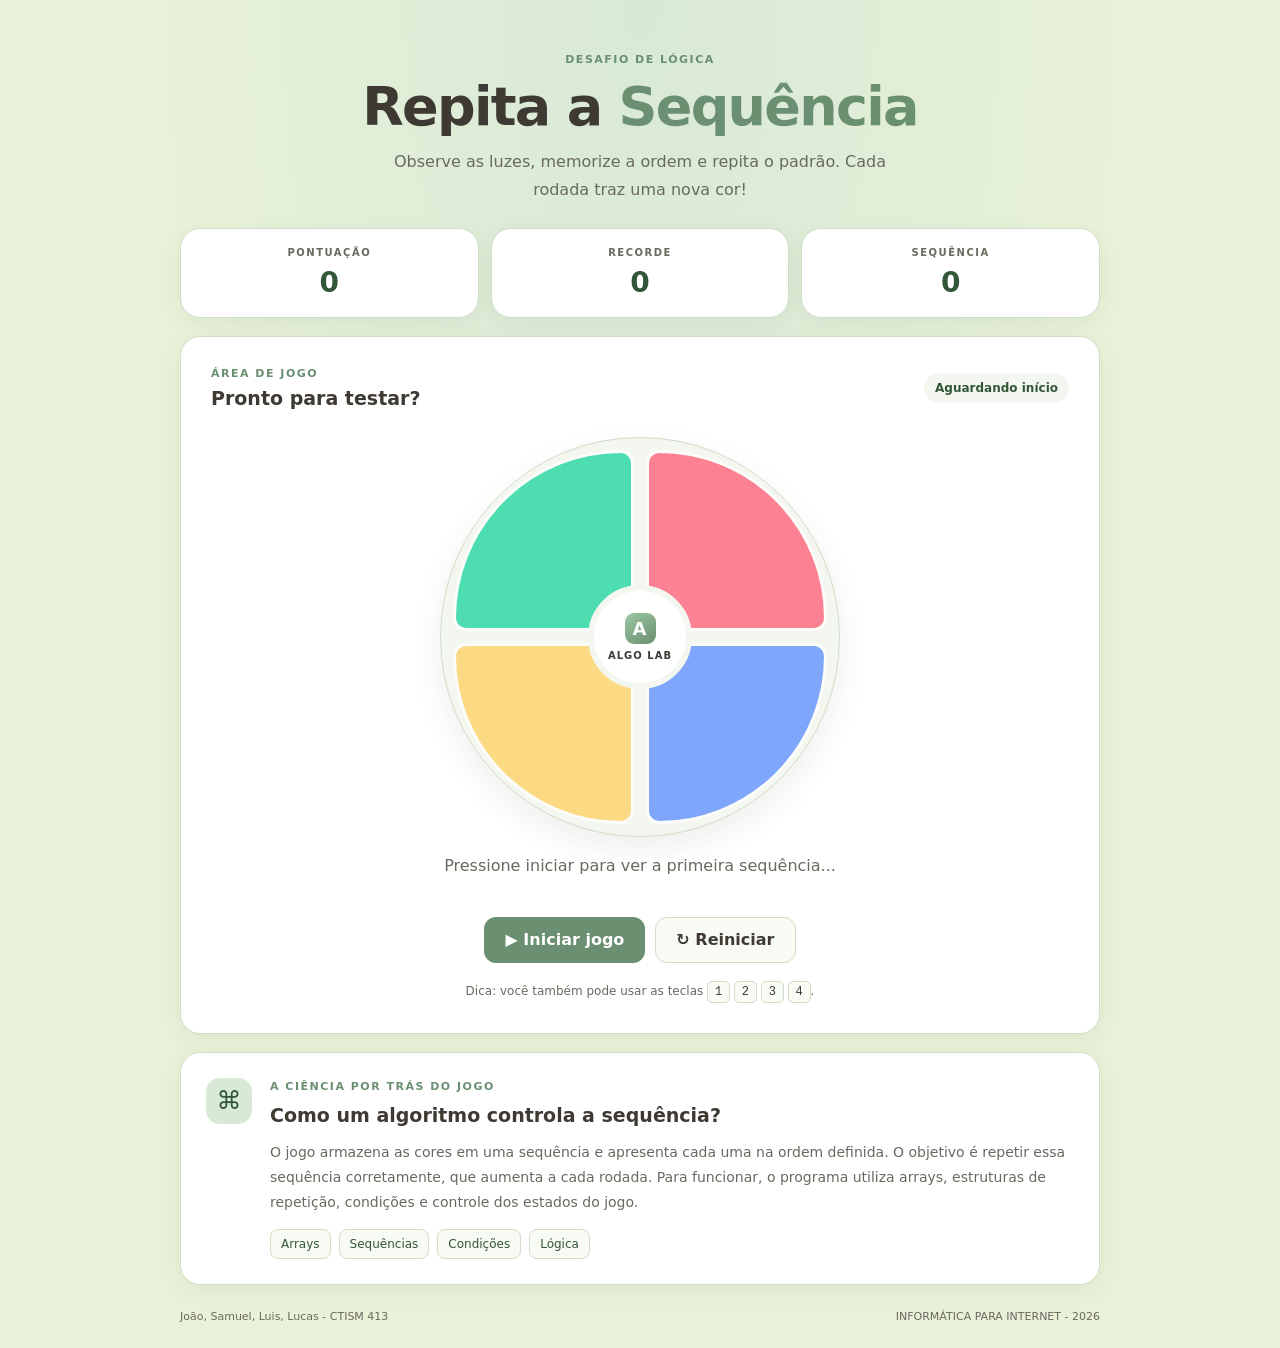
==== src/index.html @ b6e988f5 "Initial commit" ====
<!DOCTYPE html>
<html lang="pt-BR">
<head>
    <meta charset="UTF-8">
    <meta name="viewport" content="width=device-width, initial-scale=1.0">
    <meta name="theme-color" content="#E9F2D9">
    <meta name="description" content="Repita a Sequência: um jogo de memória do ALGO LAB.">

    <title>Repita a Sequência | JP</title>

    <link rel="stylesheet" href="./css/style.css">
    <script src="./js/script.js" defer></script>
</head>
<body>
    <main class="app">
        <section class="intro">
            <p class="eyebrow">DESAFIO DE LÓGICA</p>
            <h1>Repita a <span class="accent">Sequência</span></h1>
            <p class="subtitle">
                Observe as luzes, memorize a ordem e repita o padrão.
                Cada rodada traz uma nova cor!
            </p>
        </section>

        <section class="dashboard" aria-label="Estatísticas do jogo">
            <article class="stat-card">
                <span class="stat-label">PONTUAÇÃO</span>
                <strong id="score">0</strong>
            </article>

            <article class="stat-card">
                <span class="stat-label">RECORDE</span>
                <strong id="best">0</strong>
            </article>

            <article class="stat-card">
                <span class="stat-label">SEQUÊNCIA</span>
                <strong id="round">0</strong>
            </article>
        </section>

        <section class="game-panel">
            <div class="game-heading">
                <div>
                    <p class="eyebrow">ÁREA DE JOGO</p>
                    <h2 id="game-title">Pronto para testar?</h2>
                </div>

                <span id="game-status" class="status" role="status" aria-live="polite">
                    Aguardando início
                </span>
            </div>

            <div class="simon-board" id="board" aria-label="Painel com quatro cores">
                <button class="pad green" data-color="0" aria-label="Verde" disabled></button>
                <button class="pad red" data-color="1" aria-label="Vermelho" disabled></button>
                <button class="pad yellow" data-color="2" aria-label="Amarelo" disabled></button>
                <button class="pad blue" data-color="3" aria-label="Azul" disabled></button>

                <div class="board-center" aria-hidden="true">
                    <span class="center-logo">A</span>
                    <span>ALGO LAB</span>
                </div>
            </div>

            <p id="message" class="message" aria-live="polite">
                Pressione iniciar para ver a primeira sequência...
            </p>

            <div class="actions">
                <button id="start-btn" class="btn btn-primary">▶ Iniciar jogo</button>
                <button id="restart-btn" class="btn btn-secondary">↻ Reiniciar</button>
            </div>

            <p class="keyboard-hint">
                Dica: você também pode usar as teclas
                <kbd>1</kbd> <kbd>2</kbd> <kbd>3</kbd> <kbd>4</kbd>.
            </p>
        </section>

        <section class="learning-card">
            <div class="learning-icon">⌘</div>

            <div class="learning-content">
                <p class="eyebrow">A CIÊNCIA POR TRÁS DO JOGO</p>
                <h2>Como um algoritmo controla a sequência?</h2>

                <p>
O jogo armazena as cores em uma sequência e apresenta cada uma na ordem definida.
O objetivo é repetir essa sequência corretamente, que aumenta a cada rodada.
Para funcionar, o programa utiliza arrays, estruturas de repetição, condições e controle dos estados do jogo.
                </p>

                <div class="concepts">
                    <span>Arrays</span>
                    <span>Sequências</span>
                    <span>Condições</span>
                    <span>Lógica</span>
                </div>
            </div>
        </section>

        <footer>
            <span>João, Samuel, Luis, Lucas - CTISM 413</span>
            <span>INFORMÁTICA PARA INTERNET - 2026</span>
        </footer>
    </main>
</body>
</html>
---- src/css/style.css ----
:root {
    color-scheme: light;

    --fundo: #E9F2D9;
    --cartao: #FFFFFF;
    --cartao-claro: #F8FAF4;
    --borda: #D1DDC7;
    --texto: #3E3A33;
    --cinza: #69695F;
    --verde-claro: #9CC7A3;
    --verde: #6B8F71;
    --verde-escuro: #315638;
    --bege: #F7F2DC;
    --sombra: 0 6px 20px #3E3A3310;

    /* Cores originais do jogo */
    --green: #20D6A0;
    --red: #FF6078;
    --yellow: #FFD166;
    --blue: #5D91FF;
}

* {
    box-sizing: border-box;
}

body {
    margin: 0;
    min-height: 100vh;
    background:
        radial-gradient(ellipse at 50% 0%, #D8E9D6 0%, transparent 55%),
        var(--fundo);
    color: var(--texto);
    font-family: Inter, system-ui, -apple-system, sans-serif;
}

button {
    font: inherit;
}

button:focus-visible,
a:focus-visible {
    outline: 3px solid var(--verde-escuro);
    outline-offset: 4px;
}

.app {
    width: min(920px, calc(100% - 32px));
    margin: 0 auto;
}

.topbar {
    display: flex;
    align-items: center;
    justify-content: space-between;
    gap: 16px;
    padding: 25px 0;
    border-bottom: 1px solid var(--borda);
}

.brand {
    display: inline-flex;
    align-items: center;
    gap: 10px;
    color: var(--texto);
    font-size: 19px;
    font-weight: 850;
    letter-spacing: 1px;
    text-decoration: none;
}

.brand-icon,
.center-logo {
    display: grid;
    place-items: center;
    background: linear-gradient(145deg, var(--verde-claro), var(--verde));
    color: #FFFFFF;
    font-weight: 900;
}

.brand-icon {
    width: 36px;
    height: 36px;
    border-radius: 11px;
}

.accent {
    color: var(--verde);
}

.tag,
.eyebrow,
.stat-label {
    font-size: 11px;
    font-weight: 800;
    letter-spacing: 1.5px;
}

.tag {
    padding: 9px 12px;
    border: 1px solid var(--borda);
    border-radius: 999px;
    background: var(--cartao);
    color: var(--cinza);
}

.intro {
    padding: 42px 0 25px;
    text-align: center;
}

.eyebrow {
    color: var(--verde);
}

h1 {
    margin: 12px 0;
    font-size: clamp(34px, 6vw, 54px);
    line-height: 1.08;
    letter-spacing: -1.7px;
}

.subtitle {
    max-width: 540px;
    margin: 0 auto;
    color: var(--cinza);
    line-height: 1.7;
}

.dashboard {
    display: grid;
    grid-template-columns: repeat(3, 1fr);
    gap: 12px;
    margin-bottom: 18px;
}

.stat-card,
.game-panel,
.learning-card {
    border: 1px solid var(--borda);
    border-radius: 20px;
    background: var(--cartao);
    box-shadow: var(--sombra);
}

.stat-card {
    padding: 18px;
    text-align: center;
}

.stat-label {
    display: block;
    color: var(--cinza);
    font-size: 10px;
}

.stat-card strong {
    display: block;
    margin-top: 8px;
    color: var(--verde-escuro);
    font-size: 28px;
}

.game-panel {
    padding: clamp(18px, 4vw, 30px);
}

.game-heading {
    display: flex;
    align-items: center;
    justify-content: space-between;
    flex-wrap: wrap;
    gap: 12px;
}

.game-heading .eyebrow {
    margin: 0 0 7px;
}

h2 {
    margin: 0;
    font-size: 19px;
}

.status {
    padding: 8px 11px;
    border-radius: 999px;
    background: #F4F7EF;
    color: var(--verde-escuro);
    font-size: 12px;
    font-weight: 700;
}

/* Painel das quatro cores */

.simon-board {
    position: relative;
    display: grid;
    grid-template-columns: repeat(2, minmax(0, 1fr));
    gap: 12px;
    width: min(100%, 400px);
    aspect-ratio: 1;
    margin: 28px auto 16px;
    padding: 12px;
    border: 1px solid var(--borda);
    border-radius: 50%;
    background: #F4F7EF;
    box-shadow: 0 12px 30px #3E3A3315;
}

.pad {
    min-width: 0;
    border: 3px solid #FFFFFF;
    cursor: pointer;
    opacity: 0.78;
    transition:
        filter 150ms ease,
        opacity 150ms ease,
        transform 150ms ease,
        box-shadow 150ms ease;
}

.pad:disabled {
    cursor: default;
}

/* Verde original */

.pad.green {
    background: var(--green);
    border-radius: 100% 14px 14px 14px;
}

/* Vermelho original */

.pad.red {
    background: var(--red);
    border-radius: 14px 100% 14px 14px;
}

/* Amarelo original */

.pad.yellow {
    background: var(--yellow);
    border-radius: 14px 14px 14px 100%;
}

/* Azul original */

.pad.blue {
    background: var(--blue);
    border-radius: 14px 14px 100% 14px;
}

.pad:not(:disabled):hover {
    filter: brightness(1.08);
}

.pad.lit {
    opacity: 1;
    filter: brightness(1.15);
    transform: scale(0.97);
}

/* Brilho de cada cor */

.pad.green.lit {
    box-shadow: 0 0 30px #20D6A0A0;
}

.pad.red.lit {
    box-shadow: 0 0 30px #FF6078A0;
}

.pad.yellow.lit {
    box-shadow: 0 0 30px #FFD166A0;
}

.pad.blue.lit {
    box-shadow: 0 0 30px #5D91FFA0;
}

/* Centro do painel */

.board-center {
    position: absolute;
    top: 50%;
    left: 50%;
    display: flex;
    width: 104px;
    height: 104px;
    flex-direction: column;
    align-items: center;
    justify-content: center;
    gap: 6px;
    border: 6px solid #F4F7EF;
    border-radius: 50%;
    background: var(--cartao);
    transform: translate(-50%, -50%);
    pointer-events: none;
    font-size: 10px;
    font-weight: 900;
    letter-spacing: 1px;
}

.center-logo {
    width: 31px;
    height: 31px;
    border-radius: 9px;
    font-size: 18px;
}

.message {
    min-height: 48px;
    color: var(--cinza);
    line-height: 1.6;
    text-align: center;
}

.actions {
    display: flex;
    flex-wrap: wrap;
    justify-content: center;
    gap: 10px;
    margin-top: 16px;
}

.btn {
    min-height: 46px;
    padding: 0 20px;
    border: 1px solid transparent;
    border-radius: 12px;
    font-weight: 800;
    cursor: pointer;
    transition: transform 150ms ease, filter 150ms ease;
}

.btn:hover {
    filter: brightness(0.96);
    transform: translateY(-1px);
}

.btn:disabled {
    opacity: 0.55;
    cursor: not-allowed;
    transform: none;
}

.btn-primary {
    background: var(--verde);
    color: #FFFFFF;
}

.btn-secondary {
    border-color: var(--borda);
    background: var(--cartao-claro);
    color: var(--texto);
}

.keyboard-hint {
    margin: 18px 0 0;
    color: var(--cinza);
    font-size: 12px;
    text-align: center;
}

kbd {
    display: inline-grid;
    place-items: center;
    min-width: 23px;
    padding: 3px 6px;
    border: 1px solid var(--borda);
    border-radius: 5px;
    background: var(--cartao-claro);
    color: var(--texto);
}

/* Explicação sobre algoritmos */

.learning-card {
    display: flex;
    gap: 18px;
    margin-top: 18px;
    padding: 25px;
}

.learning-icon {
    display: grid;
    flex: 0 0 46px;
    width: 46px;
    height: 46px;
    place-items: center;
    border-radius: 14px;
    background: #D8E9D6;
    color: var(--verde-escuro);
    font-size: 25px;
}

.learning-content {
    min-width: 0;
}

.learning-card .eyebrow {
    margin-top: 2px;
}

.learning-card p:not(.eyebrow) {
    color: var(--cinza);
    font-size: 14px;
    line-height: 1.8;
}

.concepts {
    display: flex;
    flex-wrap: wrap;
    gap: 8px;
}

.concepts span {
    padding: 7px 10px;
    border: 1px solid var(--borda);
    border-radius: 8px;
    background: var(--cartao-claro);
    color: var(--verde-escuro);
    font-size: 12px;
}

/* Rodapé */

footer {
    display: flex;
    justify-content: space-between;
    flex-wrap: wrap;
    gap: 10px;
    padding: 25px 0;
    color: var(--cinza);
    font-size: 11px;
}

/* Ajustes para celulares */

@media (max-width: 540px) {
    .app {
        width: calc(100% - 22px);
    }

    .topbar {
        padding: 17px 0;
    }

    .tag {
        font-size: 9px;
        letter-spacing: 0.5px;
    }

    .intro {
        padding-top: 32px;
    }

    .stat-card {
        padding: 14px 5px;
    }

    .stat-card strong {
        font-size: 23px;
    }

    .simon-board {
        gap: 8px;
        padding: 8px;
    }

    .board-center {
        width: 82px;
        height: 82px;
        border-width: 5px;
        font-size: 8px;
    }

    .center-logo {
        width: 25px;
        height: 25px;
    }

    .learning-card {
        padding: 18px;
        gap: 12px;
    }

    footer {
        flex-direction: column;
    }
}

/* Respeita a preferência por menos animações */

@media (prefers-reduced-motion: reduce) {
    *,
    *::before,
    *::after {
        scroll-behavior: auto !important;
        transition-duration: 0.01ms !important;
    }
}
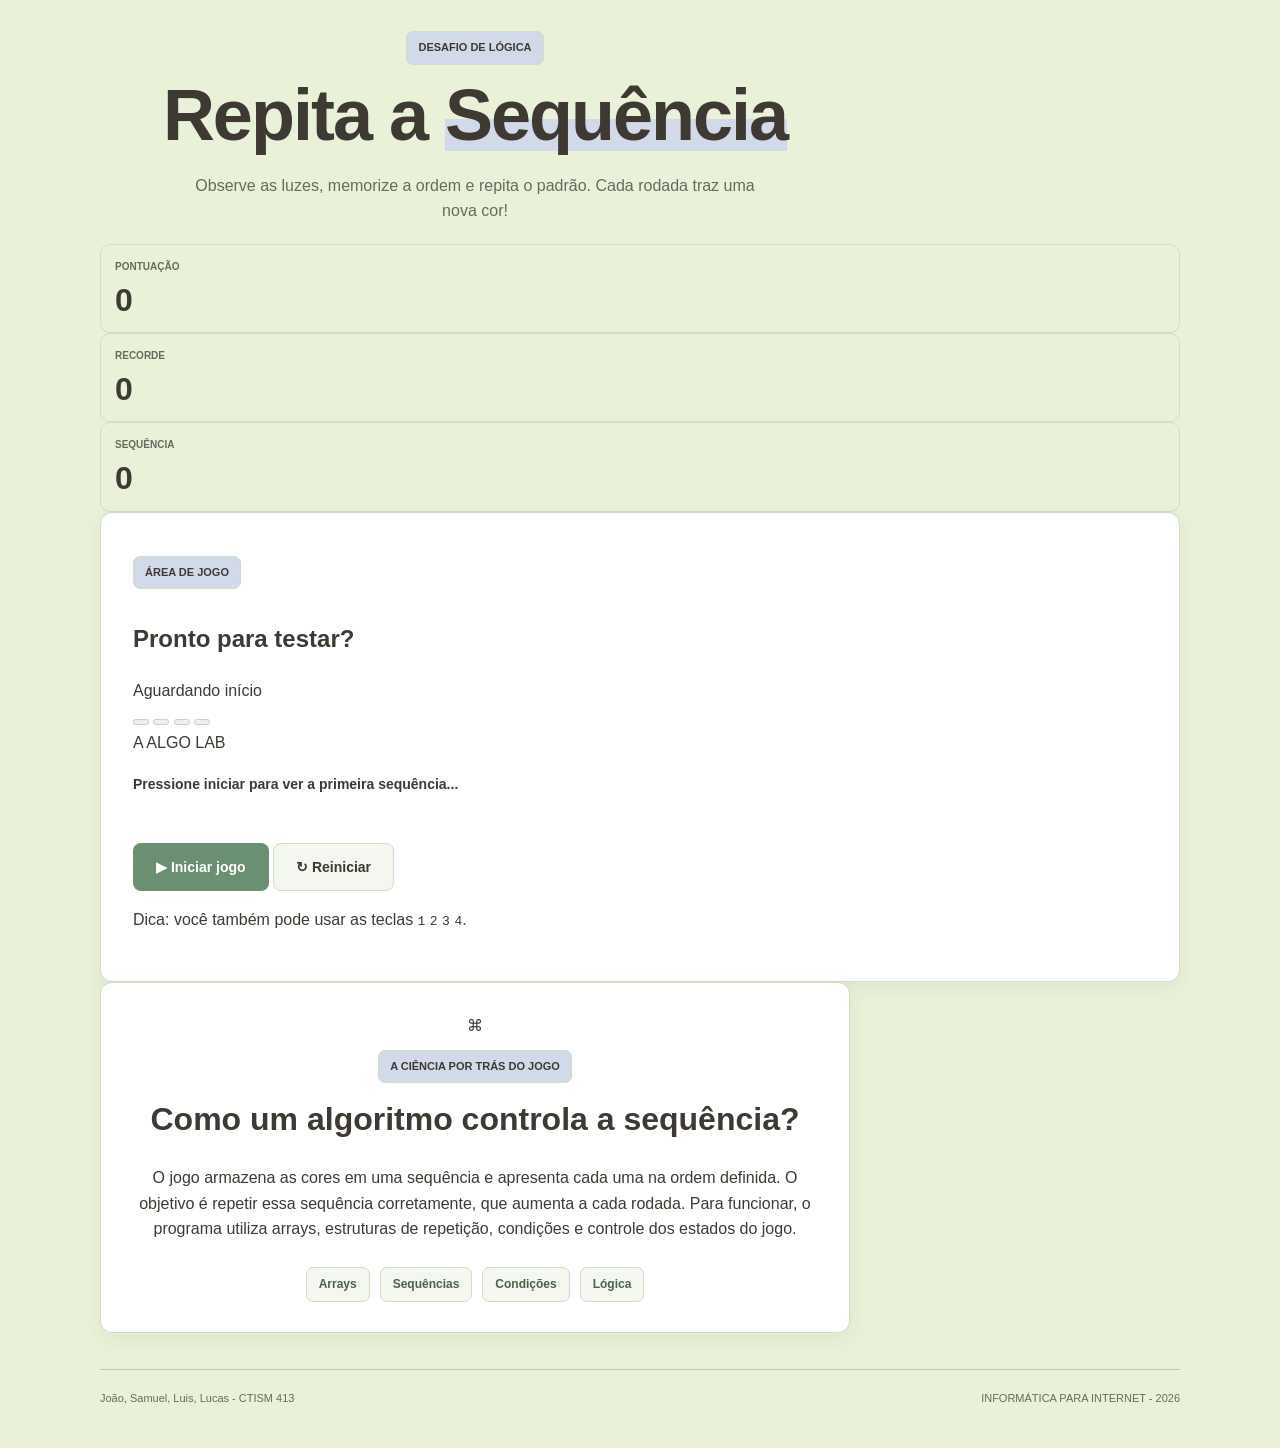
==== commit b3ee5465: "cores" ====
--- a/src/index.html
+++ b/src/index.html
@@ -1,4 +1,3 @@
-
 <!DOCTYPE html>
 <html lang="pt-BR">
 <head>
@@ -7,7 +6,7 @@
     <meta name="theme-color" content="#E9F2D9">
     <meta name="description" content="Repita a Sequência: um jogo de memória do ALGO LAB.">
 
-    <title>Repita a Sequência | JP</title>
+    <title>Jogo das cores | João Pedro</title>
 
     <link rel="stylesheet" href="./css/style.css">
     <script src="./js/script.js" defer></script>
--- a/src/css/style.css
+++ b/src/css/style.css
@@ -1,24 +1,14 @@
-
 :root {
-    color-scheme: light;
-
+    --amarelo: #D2D9E8;
     --fundo: #E9F2D9;
-    --cartao: #FFFFFF;
-    --cartao-claro: #F8FAF4;
-    --borda: #D1DDC7;
-    --texto: #3E3A33;
-    --cinza: #69695F;
     --verde-claro: #9CC7A3;
     --verde: #6B8F71;
-    --verde-escuro: #315638;
-    --bege: #F7F2DC;
+    --texto: #3E3A33;
+    --branco: #FFFFFF;
+    --cinza: #69695F;
+    --borda: #D1DDC7;
+    --raio: 12px;
     --sombra: 0 6px 20px #3E3A3310;
-
-    /* Cores originais do jogo */
-    --green: #20D6A0;
-    --red: #FF6078;
-    --yellow: #FFD166;
-    --blue: #5D91FF;
 }
 
 * {
@@ -28,478 +18,497 @@
 body {
     margin: 0;
     min-height: 100vh;
-    background:
-        radial-gradient(ellipse at 50% 0%, #D8E9D6 0%, transparent 55%),
-        var(--fundo);
+    background: var(--fundo);
     color: var(--texto);
-    font-family: Inter, system-ui, -apple-system, sans-serif;
-}
-
-button {
+    font-family: Arial, sans-serif;
+    line-height: 1.6;
+}
+
+.app {
+    width: min(1080px, calc(100% - 32px));
+    margin: auto;
+    padding-bottom: 20px;
+}
+
+h1, h2, h3 {
+    color: var(--texto);
+}
+
+button, input {
     font: inherit;
 }
 
 button:focus-visible,
+input:focus-visible,
 a:focus-visible {
-    outline: 3px solid var(--verde-escuro);
-    outline-offset: 4px;
-}
-
-.app {
-    width: min(920px, calc(100% - 32px));
-    margin: 0 auto;
-}
-
-.topbar {
-    display: flex;
+    outline: 2px solid var(--verde);
+    outline-offset: 3px;
+}
+
+#centro {
+    display: flex;
+    justify-content: center;
     align-items: center;
-    justify-content: space-between;
-    gap: 16px;
-    padding: 25px 0;
-    border-bottom: 1px solid var(--borda);
-}
-
-.brand {
-    display: inline-flex;
-    align-items: center;
-    gap: 10px;
+    width: 100%;
+    padding: 30px 20px;
+}
+
+.intro {
+    width: 100%;
+    max-width: 750px;
+    padding: 20px 0;
+    text-align: center;
+}
+
+h1 {
+    margin: 0 0 18px;
+    font-size: clamp(40px, 7vw, 72px);
+    font-weight: 800;
+    letter-spacing: -2px;
+    line-height: 1.1;
+}
+
+.accent {
+    background: linear-gradient(
+        transparent 55%,
+        var(--amarelo) 55% 95%,
+        transparent 95%
+    );
+}
+
+.subtitle {
+    max-width: 570px;
+    margin: auto;
+    color: var(--cinza);
+    font-size: 16px;
+}
+
+.layout {
+    display: grid;
+    grid-template-columns: minmax(0, 1.8fr) minmax(250px, .9fr);
+    gap: 22px;
+}
+
+.game-panel,
+.info-panel,
+.learning-card {
+    border: 1px solid var(--borda);
+    border-radius: var(--raio);
+    background: var(--branco);
+    box-shadow: var(--sombra);
+}
+
+.game-panel {
+    padding: clamp(20px, 4vw, 32px);
+}
+
+.info-panel {
+    padding: 26px;
+}
+
+.hint-box {
+    margin: 4px 0 26px;
+    padding: 18px;
+    border: 1px solid #D8C77E;
+    border-left: 4px solid #C2A94D;
+    border-radius: 9px;
+    background: #FBF3D2;
+}
+
+.hint-box p {
+    margin: 0;
+    font-size: 14px;
+}
+
+.hint-box p span {
+    font-size: 11px;
+    font-weight: bold;
+}
+
+#guess-form label {
+    display: block;
+    margin-bottom: 10px;
+    font-size: 12px;
+    font-weight: bold;
+}
+
+.guess-row {
+    display: flex;
+    gap: 12px;
+}
+
+input[type="number"] {
+    width: 100%;
+    min-width: 0;
+    padding: 14px;
+    border: 1px solid var(--borda);
+    border-radius: 8px;
+    background: #FBFCF8;
     color: var(--texto);
-    font-size: 19px;
-    font-weight: 850;
-    letter-spacing: 1px;
-    text-decoration: none;
-}
-
-.brand-icon,
-.center-logo {
-    display: grid;
-    place-items: center;
-    background: linear-gradient(145deg, var(--verde-claro), var(--verde));
-    color: #FFFFFF;
-    font-weight: 900;
-}
-
-.brand-icon {
-    width: 36px;
-    height: 36px;
-    border-radius: 11px;
-}
-
-.accent {
-    color: var(--verde);
-}
-
-.tag,
-.eyebrow,
-.stat-label {
-    font-size: 11px;
-    font-weight: 800;
-    letter-spacing: 1.5px;
-}
-
-.tag {
-    padding: 9px 12px;
-    border: 1px solid var(--borda);
-    border-radius: 999px;
-    background: var(--cartao);
-    color: var(--cinza);
-}
-
-.intro {
-    padding: 42px 0 25px;
-    text-align: center;
-}
-
-.eyebrow {
-    color: var(--verde);
-}
-
-h1 {
-    margin: 12px 0;
-    font-size: clamp(34px, 6vw, 54px);
-    line-height: 1.08;
-    letter-spacing: -1.7px;
-}
-
-.subtitle {
-    max-width: 540px;
-    margin: 0 auto;
-    color: var(--cinza);
-    line-height: 1.7;
-}
-
-.dashboard {
-    display: grid;
-    grid-template-columns: repeat(3, 1fr);
-    gap: 12px;
-    margin-bottom: 18px;
-}
-
-.stat-card,
-.game-panel,
-.learning-card {
-    border: 1px solid var(--borda);
-    border-radius: 20px;
-    background: var(--cartao);
-    box-shadow: var(--sombra);
-}
-
-.stat-card {
-    padding: 18px;
-    text-align: center;
-}
-
-.stat-label {
-    display: block;
-    color: var(--cinza);
-    font-size: 10px;
-}
-
-.stat-card strong {
-    display: block;
-    margin-top: 8px;
-    color: var(--verde-escuro);
-    font-size: 28px;
-}
-
-.game-panel {
-    padding: clamp(18px, 4vw, 30px);
-}
-
-.game-heading {
-    display: flex;
-    align-items: center;
-    justify-content: space-between;
-    flex-wrap: wrap;
-    gap: 12px;
-}
-
-.game-heading .eyebrow {
-    margin: 0 0 7px;
-}
-
-h2 {
-    margin: 0;
-    font-size: 19px;
-}
-
-.status {
-    padding: 8px 11px;
-    border-radius: 999px;
-    background: #F4F7EF;
-    color: var(--verde-escuro);
-    font-size: 12px;
-    font-weight: 700;
-}
-
-/* Painel das quatro cores */
-
-.simon-board {
-    position: relative;
-    display: grid;
-    grid-template-columns: repeat(2, minmax(0, 1fr));
-    gap: 12px;
-    width: min(100%, 400px);
-    aspect-ratio: 1;
-    margin: 28px auto 16px;
-    padding: 12px;
-    border: 1px solid var(--borda);
-    border-radius: 50%;
-    background: #F4F7EF;
-    box-shadow: 0 12px 30px #3E3A3315;
-}
-
-.pad {
-    min-width: 0;
-    border: 3px solid #FFFFFF;
+    font-size: 18px;
+}
+
+input[type="number"]:focus {
+    outline: none;
+    border-color: var(--verde);
+    box-shadow: 0 0 0 3px #6B8F7125;
+}
+
+input:disabled {
+    opacity: .6;
+}
+
+.btn {
+    min-height: 48px;
+    padding: 0 22px;
+    border: 1px solid transparent;
+    border-radius: 8px;
+    font-size: 14px;
+    font-weight: bold;
     cursor: pointer;
-    opacity: 0.78;
-    transition:
-        filter 150ms ease,
-        opacity 150ms ease,
-        transform 150ms ease,
-        box-shadow 150ms ease;
-}
-
-.pad:disabled {
-    cursor: default;
-}
-
-/* Verde original */
-
-.pad.green {
-    background: var(--green);
-    border-radius: 100% 14px 14px 14px;
-}
-
-/* Vermelho original */
-
-.pad.red {
-    background: var(--red);
-    border-radius: 14px 100% 14px 14px;
-}
-
-/* Amarelo original */
-
-.pad.yellow {
-    background: var(--yellow);
-    border-radius: 14px 14px 14px 100%;
-}
-
-/* Azul original */
-
-.pad.blue {
-    background: var(--blue);
-    border-radius: 14px 14px 100% 14px;
-}
-
-.pad:not(:disabled):hover {
-    filter: brightness(1.08);
-}
-
-.pad.lit {
-    opacity: 1;
-    filter: brightness(1.15);
-    transform: scale(0.97);
-}
-
-/* Brilho de cada cor */
-
-.pad.green.lit {
-    box-shadow: 0 0 30px #20D6A0A0;
-}
-
-.pad.red.lit {
-    box-shadow: 0 0 30px #FF6078A0;
-}
-
-.pad.yellow.lit {
-    box-shadow: 0 0 30px #FFD166A0;
-}
-
-.pad.blue.lit {
-    box-shadow: 0 0 30px #5D91FFA0;
-}
-
-/* Centro do painel */
-
-.board-center {
-    position: absolute;
-    top: 50%;
-    left: 50%;
-    display: flex;
-    width: 104px;
-    height: 104px;
-    flex-direction: column;
-    align-items: center;
-    justify-content: center;
-    gap: 6px;
-    border: 6px solid #F4F7EF;
-    border-radius: 50%;
-    background: var(--cartao);
-    transform: translate(-50%, -50%);
-    pointer-events: none;
-    font-size: 10px;
-    font-weight: 900;
-    letter-spacing: 1px;
-}
-
-.center-logo {
-    width: 31px;
-    height: 31px;
-    border-radius: 9px;
-    font-size: 18px;
-}
-
-.message {
-    min-height: 48px;
-    color: var(--cinza);
-    line-height: 1.6;
-    text-align: center;
-}
-
-.actions {
-    display: flex;
-    flex-wrap: wrap;
-    justify-content: center;
-    gap: 10px;
-    margin-top: 16px;
-}
-
-.btn {
-    min-height: 46px;
-    padding: 0 20px;
-    border: 1px solid transparent;
-    border-radius: 12px;
-    font-weight: 800;
-    cursor: pointer;
-    transition: transform 150ms ease, filter 150ms ease;
-}
-
-.btn:hover {
-    filter: brightness(0.96);
-    transform: translateY(-1px);
+    transition: .2s;
+}
+
+.btn:hover:not(:disabled) {
+    transform: translateY(-2px);
 }
 
 .btn:disabled {
-    opacity: 0.55;
+    opacity: .45;
     cursor: not-allowed;
-    transform: none;
 }
 
 .btn-primary {
     background: var(--verde);
-    color: #FFFFFF;
+    color: var(--branco);
+}
+
+.btn-primary:hover:not(:disabled) {
+    background: #55765B;
 }
 
 .btn-secondary {
     border-color: var(--borda);
-    background: var(--cartao-claro);
+    background: #F4F7EF;
     color: var(--texto);
 }
 
-.keyboard-hint {
-    margin: 18px 0 0;
-    color: var(--cinza);
+.btn-secondary:hover:not(:disabled) {
+    background: var(--fundo);
+}
+
+.game-panel > .btn-secondary {
+    width: 100%;
+}
+
+.message {
+    min-height: 52px;
+    margin: 18px 0;
+    font-size: 14px;
+    font-weight: bold;
+}
+
+.stats {
+    display: grid;
+    grid-template-columns: repeat(3, minmax(0, 1fr));
+    gap: 12px;
+}
+
+.stat-card {
+    display: flex;
+    flex-direction: column;
+    gap: 8px;
+    min-width: 0;
+    padding: 14px;
+    border: 1px solid var(--borda);
+    border-radius: 10px;
+}
+
+.stat-tries {
+    background: #F7F2DC;
+}
+
+.stat-high {
+    background: #F4DAD4;
+    border-color: #E5B5A9;
+}
+
+.stat-low {
+    background: #DCEBD7;
+    border-color: #B7D2AE;
+}
+
+.stat-label {
+    color: var(--cinza);
+    font-size: 10px;
+    font-weight: bold;
+}
+
+.stat-card strong {
+    font-size: 32px;
+    line-height: 1.1;
+}
+
+.history-section {
+    margin: 28px 0 22px;
+}
+
+.history-section h2,
+.info-panel h2 {
+    margin: 0;
+    padding-bottom: 10px;
+    border-bottom: 2px solid var(--fundo);
+    font-size: 21px;
+}
+
+.history {
+    display: flex;
+    flex-wrap: wrap;
+    gap: 9px;
+    min-height: 46px;
+    margin-top: 14px;
+}
+
+.history-item {
+    display: inline-flex;
+    gap: 6px;
+    padding: 7px 12px;
+    border: 1px solid var(--borda);
+    border-radius: 7px;
+    background: #F8FAF4;
+    font-size: 13px;
+    animation: aparecer .2s ease;
+}
+
+.history-item.high {
+    background: #F4DAD4;
+    border-color: #E5B5A9;
+    color: #873F32;
+}
+
+.history-item.low {
+    background: #DCEBD7;
+    border-color: #B7D2AE;
+    color: #315638;
+}
+
+.history-item.correct {
+    background: #D0E6CB;
+    border-color: #A9C9A2;
+    color: #315638;
+}
+
+.empty-history {
+    color: var(--cinza);
+    font-size: 13px;
+}
+
+@keyframes aparecer {
+    from {
+        opacity: 0;
+        transform: translateY(4px);
+    }
+
+    to {
+        opacity: 1;
+        transform: translateY(0);
+    }
+}
+
+.steps {
+    display: grid;
+    gap: 18px;
+    margin: 22px 0;
+    padding: 0;
+    list-style: none;
+    counter-reset: passo;
+}
+
+.steps li {
+    display: flex;
+    align-items: flex-start;
+    gap: 12px;
+    counter-increment: passo;
+}
+
+.steps li::before {
+    content: counter(passo);
+    display: grid;
+    flex: 0 0 34px;
+    height: 34px;
+    place-items: center;
+    border: 1px solid var(--borda);
+    border-radius: 8px;
+    background: var(--fundo);
+    color: var(--verde);
+    font-weight: bold;
+}
+
+.steps p {
+    margin: 5px 0 0;
+    color: var(--cinza);
+    font-size: 13px;
+}
+
+.algorithm-note {
+    padding: 16px;
+    border: 1px dashed var(--verde);
+    border-radius: 9px;
+    background: #F4F7EF;
+}
+
+.algorithm-note h3 {
+    margin: 0 0 7px;
+    font-size: 16px;
+}
+
+.algorithm-note p {
+    margin: 0;
+    color: var(--cinza);
+    font-size: 13px;
+}
+
+.range-box {
+    margin-top: 24px;
+}
+
+.range-box > span {
+    font-size: 11px;
+    font-weight: bold;
+}
+
+.range-box strong {
+    display: block;
+    margin: 7px 0 12px;
+    font-size: 30px;
+}
+
+.range-track {
+    height: 10px;
+    overflow: hidden;
+    border-radius: 20px;
+    background: #E1E8D9;
+}
+
+.range-bar {
+    width: 100%;
+    height: 100%;
+    border-radius: 20px;
+    background: var(--verde);
+    transition: width .3s;
+}
+
+.learning-card {
+    width: 100%;
+    max-width: 750px;
+    padding: 30px;
+    text-align: center;
+}
+
+.eyebrow {
+    display: inline-block;
+    padding: 7px 11px;
+    border: 1px solid var(--borda);
+    border-radius: 7px;
+    background: var(--amarelo);
+    color: var(--texto);
+    font-size: 11px;
+    font-weight: bold;
+}
+
+.learning-card h2 {
+    margin: 0 0 20px;
+    font-size: clamp(25px, 3vw, 32px);
+}
+
+.learning-card > p:not(.eyebrow) {
+    max-width: 680px;
+    margin: 0 auto;
+    color: var(--cinza);
+    font-size: 18px;
+    line-height: 1.7;
+}
+
+.concepts {
+    display: flex;
+    justify-content: center;
+    flex-wrap: wrap;
+    gap: 10px;
+    margin-top: 25px;
+}
+
+.concepts span {
+    padding: 7px 12px;
+    border: 1px solid var(--borda);
+    border-radius: 7px;
+    background: #F4F7EF;
+    color: #4B624A;
     font-size: 12px;
-    text-align: center;
-}
-
-kbd {
-    display: inline-grid;
-    place-items: center;
-    min-width: 23px;
-    padding: 3px 6px;
-    border: 1px solid var(--borda);
-    border-radius: 5px;
-    background: var(--cartao-claro);
-    color: var(--texto);
-}
-
-/* Explicação sobre algoritmos */
-
-.learning-card {
-    display: flex;
-    gap: 18px;
-    margin-top: 18px;
-    padding: 25px;
-}
-
-.learning-icon {
-    display: grid;
-    flex: 0 0 46px;
-    width: 46px;
-    height: 46px;
-    place-items: center;
-    border-radius: 14px;
-    background: #D8E9D6;
-    color: var(--verde-escuro);
-    font-size: 25px;
-}
-
-.learning-content {
-    min-width: 0;
-}
-
-.learning-card .eyebrow {
-    margin-top: 2px;
-}
-
-.learning-card p:not(.eyebrow) {
-    color: var(--cinza);
-    font-size: 14px;
-    line-height: 1.8;
-}
-
-.concepts {
-    display: flex;
-    flex-wrap: wrap;
-    gap: 8px;
-}
-
-.concepts span {
-    padding: 7px 10px;
-    border: 1px solid var(--borda);
-    border-radius: 8px;
-    background: var(--cartao-claro);
-    color: var(--verde-escuro);
-    font-size: 12px;
-}
-
-/* Rodapé */
+    font-weight: bold;
+}
 
 footer {
     display: flex;
     justify-content: space-between;
     flex-wrap: wrap;
     gap: 10px;
-    padding: 25px 0;
+    margin-top: 36px;
+    padding: 20px 0;
+    border-top: 1px solid #B8CBAF;
     color: var(--cinza);
     font-size: 11px;
 }
 
-/* Ajustes para celulares */
-
-@media (max-width: 540px) {
+@media (max-width: 820px) {
+    .layout {
+        grid-template-columns: 1fr;
+    }
+
+    .intro {
+        padding: 20px 0;
+    }
+}
+
+@media (max-width: 460px) {
     .app {
-        width: calc(100% - 22px);
-    }
-
-    .topbar {
-        padding: 17px 0;
-    }
-
-    .tag {
-        font-size: 9px;
-        letter-spacing: 0.5px;
-    }
-
-    .intro {
-        padding-top: 32px;
-    }
-
-    .stat-card {
-        padding: 14px 5px;
-    }
-
-    .stat-card strong {
-        font-size: 23px;
-    }
-
-    .simon-board {
-        gap: 8px;
-        padding: 8px;
-    }
-
-    .board-center {
-        width: 82px;
-        height: 82px;
-        border-width: 5px;
-        font-size: 8px;
-    }
-
-    .center-logo {
-        width: 25px;
-        height: 25px;
-    }
-
-    .learning-card {
-        padding: 18px;
-        gap: 12px;
-    }
-
+        width: calc(100% - 24px);
+    }
+
+    .guess-row,
     footer {
         flex-direction: column;
     }
-}
-
-/* Respeita a preferência por menos animações */
+
+    .stats {
+        gap: 8px;
+    }
+
+    .stat-card {
+        padding: 10px;
+    }
+
+    .stat-card strong {
+        font-size: 25px;
+    }
+
+    .stat-label {
+        font-size: 9px;
+    }
+
+    .info-panel {
+        padding: 20px;
+    }
+
+    .learning-card {
+        padding: 22px 18px;
+    }
+}
 
 @media (prefers-reduced-motion: reduce) {
     *,
     *::before,
     *::after {
-        scroll-behavior: auto !important;
-        transition-duration: 0.01ms !important;
+        animation: none !important;
+        transition: none !important;
     }
 }
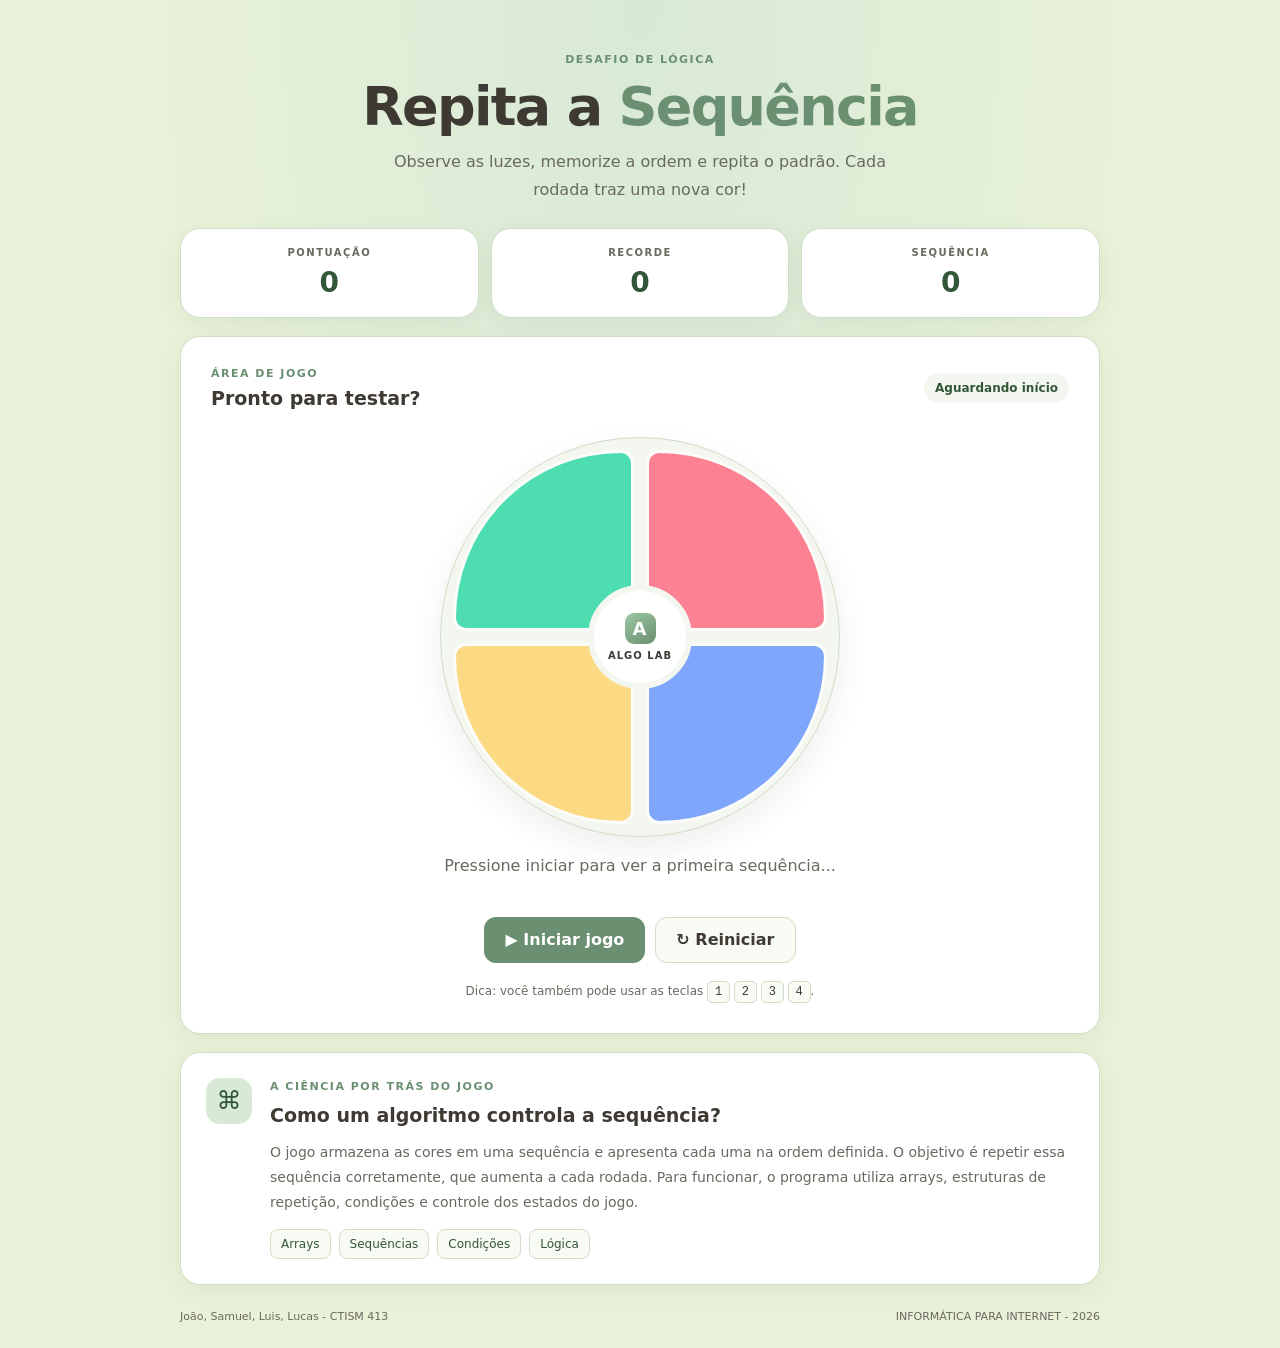
==== commit 9e3487d9: "c" ====
--- a/src/index.html
+++ b/src/index.html
@@ -1,3 +1,4 @@
+
 <!DOCTYPE html>
 <html lang="pt-BR">
 <head>
@@ -6,7 +7,7 @@
     <meta name="theme-color" content="#E9F2D9">
     <meta name="description" content="Repita a Sequência: um jogo de memória do ALGO LAB.">
 
-    <title>Jogo das cores | João Pedro</title>
+    <title>Repita a Sequência | JP</title>
 
     <link rel="stylesheet" href="./css/style.css">
     <script src="./js/script.js" defer></script>
--- a/src/css/style.css
+++ b/src/css/style.css
@@ -1,14 +1,24 @@
+
 :root {
-    --amarelo: #D2D9E8;
+    color-scheme: light;
+
     --fundo: #E9F2D9;
+    --cartao: #FFFFFF;
+    --cartao-claro: #F8FAF4;
+    --borda: #D1DDC7;
+    --texto: #3E3A33;
+    --cinza: #69695F;
     --verde-claro: #9CC7A3;
     --verde: #6B8F71;
-    --texto: #3E3A33;
-    --branco: #FFFFFF;
-    --cinza: #69695F;
-    --borda: #D1DDC7;
-    --raio: 12px;
+    --verde-escuro: #315638;
+    --bege: #F7F2DC;
     --sombra: 0 6px 20px #3E3A3310;
+
+    /* Cores originais do jogo */
+    --green: #20D6A0;
+    --red: #FF6078;
+    --yellow: #FFD166;
+    --blue: #5D91FF;
 }
 
 * {
@@ -18,497 +28,478 @@
 body {
     margin: 0;
     min-height: 100vh;
-    background: var(--fundo);
+    background:
+        radial-gradient(ellipse at 50% 0%, #D8E9D6 0%, transparent 55%),
+        var(--fundo);
     color: var(--texto);
-    font-family: Arial, sans-serif;
-    line-height: 1.6;
+    font-family: Inter, system-ui, -apple-system, sans-serif;
+}
+
+button {
+    font: inherit;
+}
+
+button:focus-visible,
+a:focus-visible {
+    outline: 3px solid var(--verde-escuro);
+    outline-offset: 4px;
 }
 
 .app {
-    width: min(1080px, calc(100% - 32px));
-    margin: auto;
-    padding-bottom: 20px;
-}
-
-h1, h2, h3 {
+    width: min(920px, calc(100% - 32px));
+    margin: 0 auto;
+}
+
+.topbar {
+    display: flex;
+    align-items: center;
+    justify-content: space-between;
+    gap: 16px;
+    padding: 25px 0;
+    border-bottom: 1px solid var(--borda);
+}
+
+.brand {
+    display: inline-flex;
+    align-items: center;
+    gap: 10px;
     color: var(--texto);
-}
-
-button, input {
-    font: inherit;
-}
-
-button:focus-visible,
-input:focus-visible,
-a:focus-visible {
-    outline: 2px solid var(--verde);
-    outline-offset: 3px;
-}
-
-#centro {
-    display: flex;
-    justify-content: center;
-    align-items: center;
-    width: 100%;
-    padding: 30px 20px;
+    font-size: 19px;
+    font-weight: 850;
+    letter-spacing: 1px;
+    text-decoration: none;
+}
+
+.brand-icon,
+.center-logo {
+    display: grid;
+    place-items: center;
+    background: linear-gradient(145deg, var(--verde-claro), var(--verde));
+    color: #FFFFFF;
+    font-weight: 900;
+}
+
+.brand-icon {
+    width: 36px;
+    height: 36px;
+    border-radius: 11px;
+}
+
+.accent {
+    color: var(--verde);
+}
+
+.tag,
+.eyebrow,
+.stat-label {
+    font-size: 11px;
+    font-weight: 800;
+    letter-spacing: 1.5px;
+}
+
+.tag {
+    padding: 9px 12px;
+    border: 1px solid var(--borda);
+    border-radius: 999px;
+    background: var(--cartao);
+    color: var(--cinza);
 }
 
 .intro {
-    width: 100%;
-    max-width: 750px;
-    padding: 20px 0;
+    padding: 42px 0 25px;
     text-align: center;
 }
 
+.eyebrow {
+    color: var(--verde);
+}
+
 h1 {
-    margin: 0 0 18px;
-    font-size: clamp(40px, 7vw, 72px);
-    font-weight: 800;
-    letter-spacing: -2px;
-    line-height: 1.1;
-}
-
-.accent {
-    background: linear-gradient(
-        transparent 55%,
-        var(--amarelo) 55% 95%,
-        transparent 95%
-    );
+    margin: 12px 0;
+    font-size: clamp(34px, 6vw, 54px);
+    line-height: 1.08;
+    letter-spacing: -1.7px;
 }
 
 .subtitle {
-    max-width: 570px;
-    margin: auto;
-    color: var(--cinza);
-    font-size: 16px;
-}
-
-.layout {
+    max-width: 540px;
+    margin: 0 auto;
+    color: var(--cinza);
+    line-height: 1.7;
+}
+
+.dashboard {
     display: grid;
-    grid-template-columns: minmax(0, 1.8fr) minmax(250px, .9fr);
-    gap: 22px;
-}
-
+    grid-template-columns: repeat(3, 1fr);
+    gap: 12px;
+    margin-bottom: 18px;
+}
+
+.stat-card,
 .game-panel,
-.info-panel,
 .learning-card {
     border: 1px solid var(--borda);
-    border-radius: var(--raio);
-    background: var(--branco);
+    border-radius: 20px;
+    background: var(--cartao);
     box-shadow: var(--sombra);
 }
 
+.stat-card {
+    padding: 18px;
+    text-align: center;
+}
+
+.stat-label {
+    display: block;
+    color: var(--cinza);
+    font-size: 10px;
+}
+
+.stat-card strong {
+    display: block;
+    margin-top: 8px;
+    color: var(--verde-escuro);
+    font-size: 28px;
+}
+
 .game-panel {
-    padding: clamp(20px, 4vw, 32px);
-}
-
-.info-panel {
-    padding: 26px;
-}
-
-.hint-box {
-    margin: 4px 0 26px;
-    padding: 18px;
-    border: 1px solid #D8C77E;
-    border-left: 4px solid #C2A94D;
+    padding: clamp(18px, 4vw, 30px);
+}
+
+.game-heading {
+    display: flex;
+    align-items: center;
+    justify-content: space-between;
+    flex-wrap: wrap;
+    gap: 12px;
+}
+
+.game-heading .eyebrow {
+    margin: 0 0 7px;
+}
+
+h2 {
+    margin: 0;
+    font-size: 19px;
+}
+
+.status {
+    padding: 8px 11px;
+    border-radius: 999px;
+    background: #F4F7EF;
+    color: var(--verde-escuro);
+    font-size: 12px;
+    font-weight: 700;
+}
+
+/* Painel das quatro cores */
+
+.simon-board {
+    position: relative;
+    display: grid;
+    grid-template-columns: repeat(2, minmax(0, 1fr));
+    gap: 12px;
+    width: min(100%, 400px);
+    aspect-ratio: 1;
+    margin: 28px auto 16px;
+    padding: 12px;
+    border: 1px solid var(--borda);
+    border-radius: 50%;
+    background: #F4F7EF;
+    box-shadow: 0 12px 30px #3E3A3315;
+}
+
+.pad {
+    min-width: 0;
+    border: 3px solid #FFFFFF;
+    cursor: pointer;
+    opacity: 0.78;
+    transition:
+        filter 150ms ease,
+        opacity 150ms ease,
+        transform 150ms ease,
+        box-shadow 150ms ease;
+}
+
+.pad:disabled {
+    cursor: default;
+}
+
+/* Verde original */
+
+.pad.green {
+    background: var(--green);
+    border-radius: 100% 14px 14px 14px;
+}
+
+/* Vermelho original */
+
+.pad.red {
+    background: var(--red);
+    border-radius: 14px 100% 14px 14px;
+}
+
+/* Amarelo original */
+
+.pad.yellow {
+    background: var(--yellow);
+    border-radius: 14px 14px 14px 100%;
+}
+
+/* Azul original */
+
+.pad.blue {
+    background: var(--blue);
+    border-radius: 14px 14px 100% 14px;
+}
+
+.pad:not(:disabled):hover {
+    filter: brightness(1.08);
+}
+
+.pad.lit {
+    opacity: 1;
+    filter: brightness(1.15);
+    transform: scale(0.97);
+}
+
+/* Brilho de cada cor */
+
+.pad.green.lit {
+    box-shadow: 0 0 30px #20D6A0A0;
+}
+
+.pad.red.lit {
+    box-shadow: 0 0 30px #FF6078A0;
+}
+
+.pad.yellow.lit {
+    box-shadow: 0 0 30px #FFD166A0;
+}
+
+.pad.blue.lit {
+    box-shadow: 0 0 30px #5D91FFA0;
+}
+
+/* Centro do painel */
+
+.board-center {
+    position: absolute;
+    top: 50%;
+    left: 50%;
+    display: flex;
+    width: 104px;
+    height: 104px;
+    flex-direction: column;
+    align-items: center;
+    justify-content: center;
+    gap: 6px;
+    border: 6px solid #F4F7EF;
+    border-radius: 50%;
+    background: var(--cartao);
+    transform: translate(-50%, -50%);
+    pointer-events: none;
+    font-size: 10px;
+    font-weight: 900;
+    letter-spacing: 1px;
+}
+
+.center-logo {
+    width: 31px;
+    height: 31px;
     border-radius: 9px;
-    background: #FBF3D2;
-}
-
-.hint-box p {
-    margin: 0;
+    font-size: 18px;
+}
+
+.message {
+    min-height: 48px;
+    color: var(--cinza);
+    line-height: 1.6;
+    text-align: center;
+}
+
+.actions {
+    display: flex;
+    flex-wrap: wrap;
+    justify-content: center;
+    gap: 10px;
+    margin-top: 16px;
+}
+
+.btn {
+    min-height: 46px;
+    padding: 0 20px;
+    border: 1px solid transparent;
+    border-radius: 12px;
+    font-weight: 800;
+    cursor: pointer;
+    transition: transform 150ms ease, filter 150ms ease;
+}
+
+.btn:hover {
+    filter: brightness(0.96);
+    transform: translateY(-1px);
+}
+
+.btn:disabled {
+    opacity: 0.55;
+    cursor: not-allowed;
+    transform: none;
+}
+
+.btn-primary {
+    background: var(--verde);
+    color: #FFFFFF;
+}
+
+.btn-secondary {
+    border-color: var(--borda);
+    background: var(--cartao-claro);
+    color: var(--texto);
+}
+
+.keyboard-hint {
+    margin: 18px 0 0;
+    color: var(--cinza);
+    font-size: 12px;
+    text-align: center;
+}
+
+kbd {
+    display: inline-grid;
+    place-items: center;
+    min-width: 23px;
+    padding: 3px 6px;
+    border: 1px solid var(--borda);
+    border-radius: 5px;
+    background: var(--cartao-claro);
+    color: var(--texto);
+}
+
+/* Explicação sobre algoritmos */
+
+.learning-card {
+    display: flex;
+    gap: 18px;
+    margin-top: 18px;
+    padding: 25px;
+}
+
+.learning-icon {
+    display: grid;
+    flex: 0 0 46px;
+    width: 46px;
+    height: 46px;
+    place-items: center;
+    border-radius: 14px;
+    background: #D8E9D6;
+    color: var(--verde-escuro);
+    font-size: 25px;
+}
+
+.learning-content {
+    min-width: 0;
+}
+
+.learning-card .eyebrow {
+    margin-top: 2px;
+}
+
+.learning-card p:not(.eyebrow) {
+    color: var(--cinza);
     font-size: 14px;
-}
-
-.hint-box p span {
-    font-size: 11px;
-    font-weight: bold;
-}
-
-#guess-form label {
-    display: block;
-    margin-bottom: 10px;
-    font-size: 12px;
-    font-weight: bold;
-}
-
-.guess-row {
-    display: flex;
-    gap: 12px;
-}
-
-input[type="number"] {
-    width: 100%;
-    min-width: 0;
-    padding: 14px;
+    line-height: 1.8;
+}
+
+.concepts {
+    display: flex;
+    flex-wrap: wrap;
+    gap: 8px;
+}
+
+.concepts span {
+    padding: 7px 10px;
     border: 1px solid var(--borda);
     border-radius: 8px;
-    background: #FBFCF8;
-    color: var(--texto);
-    font-size: 18px;
-}
-
-input[type="number"]:focus {
-    outline: none;
-    border-color: var(--verde);
-    box-shadow: 0 0 0 3px #6B8F7125;
-}
-
-input:disabled {
-    opacity: .6;
-}
-
-.btn {
-    min-height: 48px;
-    padding: 0 22px;
-    border: 1px solid transparent;
-    border-radius: 8px;
-    font-size: 14px;
-    font-weight: bold;
-    cursor: pointer;
-    transition: .2s;
-}
-
-.btn:hover:not(:disabled) {
-    transform: translateY(-2px);
-}
-
-.btn:disabled {
-    opacity: .45;
-    cursor: not-allowed;
-}
-
-.btn-primary {
-    background: var(--verde);
-    color: var(--branco);
-}
-
-.btn-primary:hover:not(:disabled) {
-    background: #55765B;
-}
-
-.btn-secondary {
-    border-color: var(--borda);
-    background: #F4F7EF;
-    color: var(--texto);
-}
-
-.btn-secondary:hover:not(:disabled) {
-    background: var(--fundo);
-}
-
-.game-panel > .btn-secondary {
-    width: 100%;
-}
-
-.message {
-    min-height: 52px;
-    margin: 18px 0;
-    font-size: 14px;
-    font-weight: bold;
-}
-
-.stats {
-    display: grid;
-    grid-template-columns: repeat(3, minmax(0, 1fr));
-    gap: 12px;
-}
-
-.stat-card {
-    display: flex;
-    flex-direction: column;
-    gap: 8px;
-    min-width: 0;
-    padding: 14px;
-    border: 1px solid var(--borda);
-    border-radius: 10px;
-}
-
-.stat-tries {
-    background: #F7F2DC;
-}
-
-.stat-high {
-    background: #F4DAD4;
-    border-color: #E5B5A9;
-}
-
-.stat-low {
-    background: #DCEBD7;
-    border-color: #B7D2AE;
-}
-
-.stat-label {
-    color: var(--cinza);
-    font-size: 10px;
-    font-weight: bold;
-}
-
-.stat-card strong {
-    font-size: 32px;
-    line-height: 1.1;
-}
-
-.history-section {
-    margin: 28px 0 22px;
-}
-
-.history-section h2,
-.info-panel h2 {
-    margin: 0;
-    padding-bottom: 10px;
-    border-bottom: 2px solid var(--fundo);
-    font-size: 21px;
-}
-
-.history {
-    display: flex;
-    flex-wrap: wrap;
-    gap: 9px;
-    min-height: 46px;
-    margin-top: 14px;
-}
-
-.history-item {
-    display: inline-flex;
-    gap: 6px;
-    padding: 7px 12px;
-    border: 1px solid var(--borda);
-    border-radius: 7px;
-    background: #F8FAF4;
-    font-size: 13px;
-    animation: aparecer .2s ease;
-}
-
-.history-item.high {
-    background: #F4DAD4;
-    border-color: #E5B5A9;
-    color: #873F32;
-}
-
-.history-item.low {
-    background: #DCEBD7;
-    border-color: #B7D2AE;
-    color: #315638;
-}
-
-.history-item.correct {
-    background: #D0E6CB;
-    border-color: #A9C9A2;
-    color: #315638;
-}
-
-.empty-history {
-    color: var(--cinza);
-    font-size: 13px;
-}
-
-@keyframes aparecer {
-    from {
-        opacity: 0;
-        transform: translateY(4px);
-    }
-
-    to {
-        opacity: 1;
-        transform: translateY(0);
-    }
-}
-
-.steps {
-    display: grid;
-    gap: 18px;
-    margin: 22px 0;
-    padding: 0;
-    list-style: none;
-    counter-reset: passo;
-}
-
-.steps li {
-    display: flex;
-    align-items: flex-start;
-    gap: 12px;
-    counter-increment: passo;
-}
-
-.steps li::before {
-    content: counter(passo);
-    display: grid;
-    flex: 0 0 34px;
-    height: 34px;
-    place-items: center;
-    border: 1px solid var(--borda);
-    border-radius: 8px;
-    background: var(--fundo);
-    color: var(--verde);
-    font-weight: bold;
-}
-
-.steps p {
-    margin: 5px 0 0;
-    color: var(--cinza);
-    font-size: 13px;
-}
-
-.algorithm-note {
-    padding: 16px;
-    border: 1px dashed var(--verde);
-    border-radius: 9px;
-    background: #F4F7EF;
-}
-
-.algorithm-note h3 {
-    margin: 0 0 7px;
-    font-size: 16px;
-}
-
-.algorithm-note p {
-    margin: 0;
-    color: var(--cinza);
-    font-size: 13px;
-}
-
-.range-box {
-    margin-top: 24px;
-}
-
-.range-box > span {
-    font-size: 11px;
-    font-weight: bold;
-}
-
-.range-box strong {
-    display: block;
-    margin: 7px 0 12px;
-    font-size: 30px;
-}
-
-.range-track {
-    height: 10px;
-    overflow: hidden;
-    border-radius: 20px;
-    background: #E1E8D9;
-}
-
-.range-bar {
-    width: 100%;
-    height: 100%;
-    border-radius: 20px;
-    background: var(--verde);
-    transition: width .3s;
-}
-
-.learning-card {
-    width: 100%;
-    max-width: 750px;
-    padding: 30px;
-    text-align: center;
-}
-
-.eyebrow {
-    display: inline-block;
-    padding: 7px 11px;
-    border: 1px solid var(--borda);
-    border-radius: 7px;
-    background: var(--amarelo);
-    color: var(--texto);
-    font-size: 11px;
-    font-weight: bold;
-}
-
-.learning-card h2 {
-    margin: 0 0 20px;
-    font-size: clamp(25px, 3vw, 32px);
-}
-
-.learning-card > p:not(.eyebrow) {
-    max-width: 680px;
-    margin: 0 auto;
-    color: var(--cinza);
-    font-size: 18px;
-    line-height: 1.7;
-}
-
-.concepts {
-    display: flex;
-    justify-content: center;
-    flex-wrap: wrap;
-    gap: 10px;
-    margin-top: 25px;
-}
-
-.concepts span {
-    padding: 7px 12px;
-    border: 1px solid var(--borda);
-    border-radius: 7px;
-    background: #F4F7EF;
-    color: #4B624A;
+    background: var(--cartao-claro);
+    color: var(--verde-escuro);
     font-size: 12px;
-    font-weight: bold;
-}
+}
+
+/* Rodapé */
 
 footer {
     display: flex;
     justify-content: space-between;
     flex-wrap: wrap;
     gap: 10px;
-    margin-top: 36px;
-    padding: 20px 0;
-    border-top: 1px solid #B8CBAF;
+    padding: 25px 0;
     color: var(--cinza);
     font-size: 11px;
 }
 
-@media (max-width: 820px) {
-    .layout {
-        grid-template-columns: 1fr;
+/* Ajustes para celulares */
+
+@media (max-width: 540px) {
+    .app {
+        width: calc(100% - 22px);
+    }
+
+    .topbar {
+        padding: 17px 0;
+    }
+
+    .tag {
+        font-size: 9px;
+        letter-spacing: 0.5px;
     }
 
     .intro {
-        padding: 20px 0;
-    }
-}
-
-@media (max-width: 460px) {
-    .app {
-        width: calc(100% - 24px);
-    }
-
-    .guess-row,
+        padding-top: 32px;
+    }
+
+    .stat-card {
+        padding: 14px 5px;
+    }
+
+    .stat-card strong {
+        font-size: 23px;
+    }
+
+    .simon-board {
+        gap: 8px;
+        padding: 8px;
+    }
+
+    .board-center {
+        width: 82px;
+        height: 82px;
+        border-width: 5px;
+        font-size: 8px;
+    }
+
+    .center-logo {
+        width: 25px;
+        height: 25px;
+    }
+
+    .learning-card {
+        padding: 18px;
+        gap: 12px;
+    }
+
     footer {
         flex-direction: column;
     }
-
-    .stats {
-        gap: 8px;
-    }
-
-    .stat-card {
-        padding: 10px;
-    }
-
-    .stat-card strong {
-        font-size: 25px;
-    }
-
-    .stat-label {
-        font-size: 9px;
-    }
-
-    .info-panel {
-        padding: 20px;
-    }
-
-    .learning-card {
-        padding: 22px 18px;
-    }
-}
+}
+
+/* Respeita a preferência por menos animações */
 
 @media (prefers-reduced-motion: reduce) {
     *,
     *::before,
     *::after {
-        animation: none !important;
-        transition: none !important;
+        scroll-behavior: auto !important;
+        transition-duration: 0.01ms !important;
     }
 }
